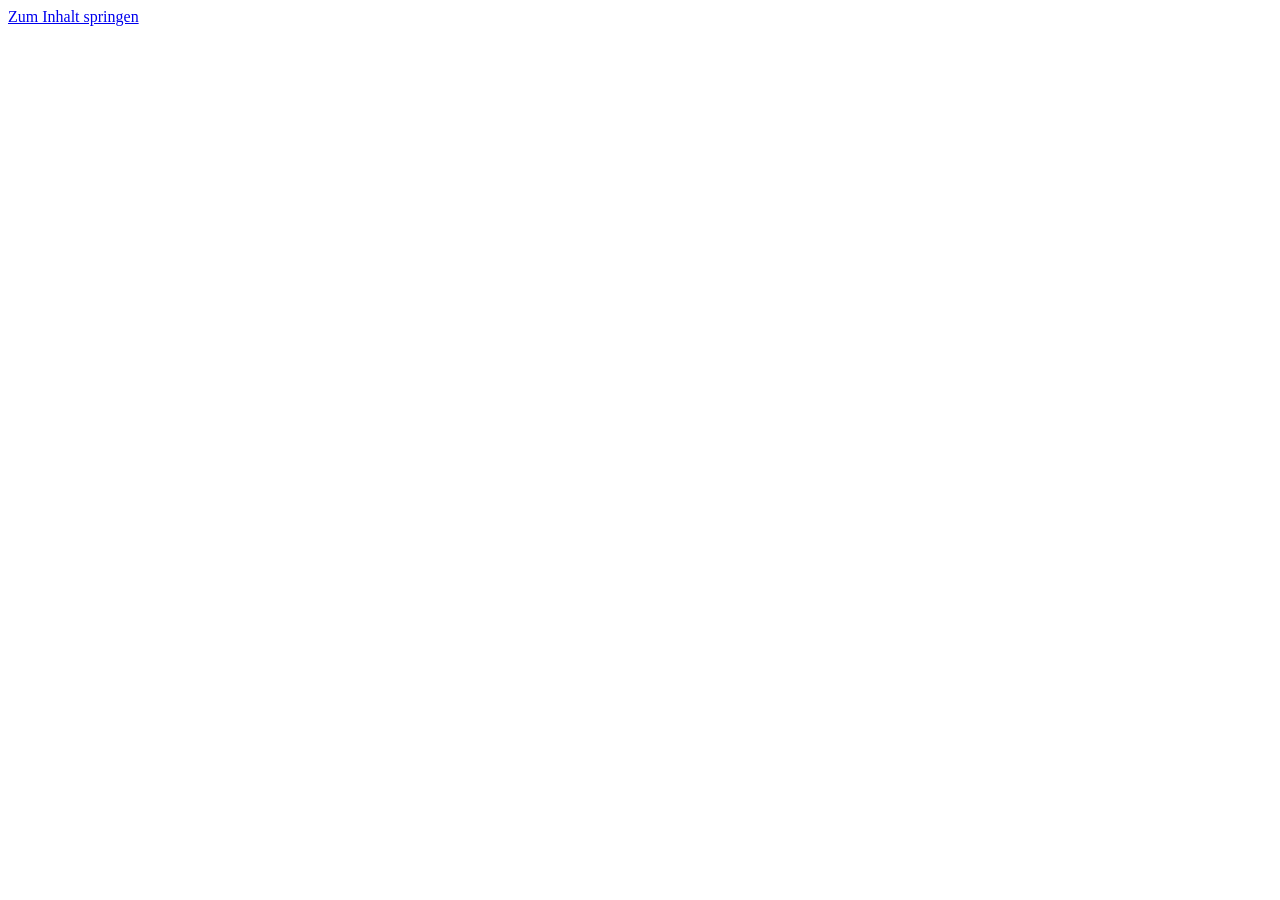
==== about.html @ 05c83907 "Add files via upload" ====
<!doctype html><html lang="de"><head><meta charset="utf-8"><meta name="viewport" content="width=device-width,initial-scale=1"><meta name="theme-color" content="#111111"><meta name="description" content="Golden Fox Sports Academy — Inline-Skating-Training mit System für Kinder, Jugendliche und Erwachsene in Krems an der Donau."><title>About — Golden Fox Sports Academy</title><link rel="icon" type="image/png" href="assets/golden-fox-logo.png"><link rel="stylesheet" href="css/style.css"></head><body data-page="about"><a href="#main" class="skip">Zum Inhalt springen</a><div id="app"></div><script defer src="js/app.js"></script></body></html>
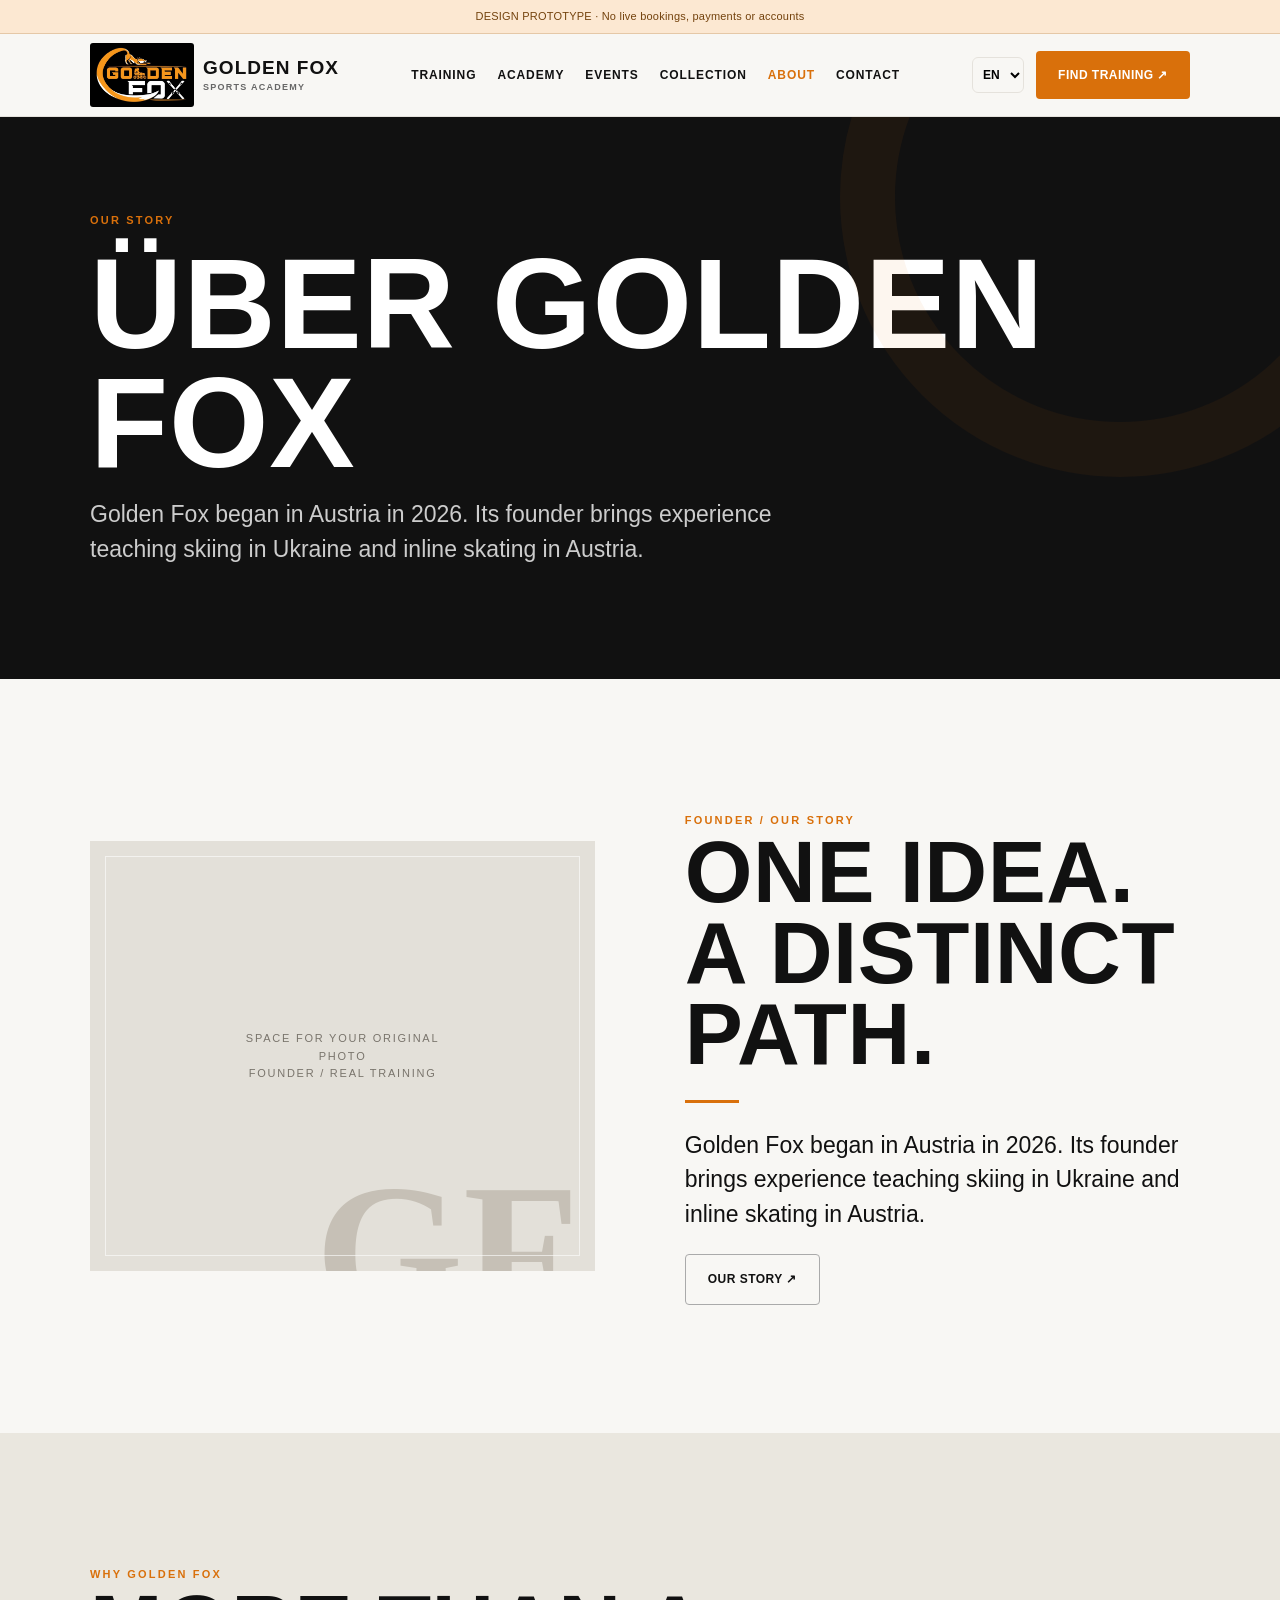
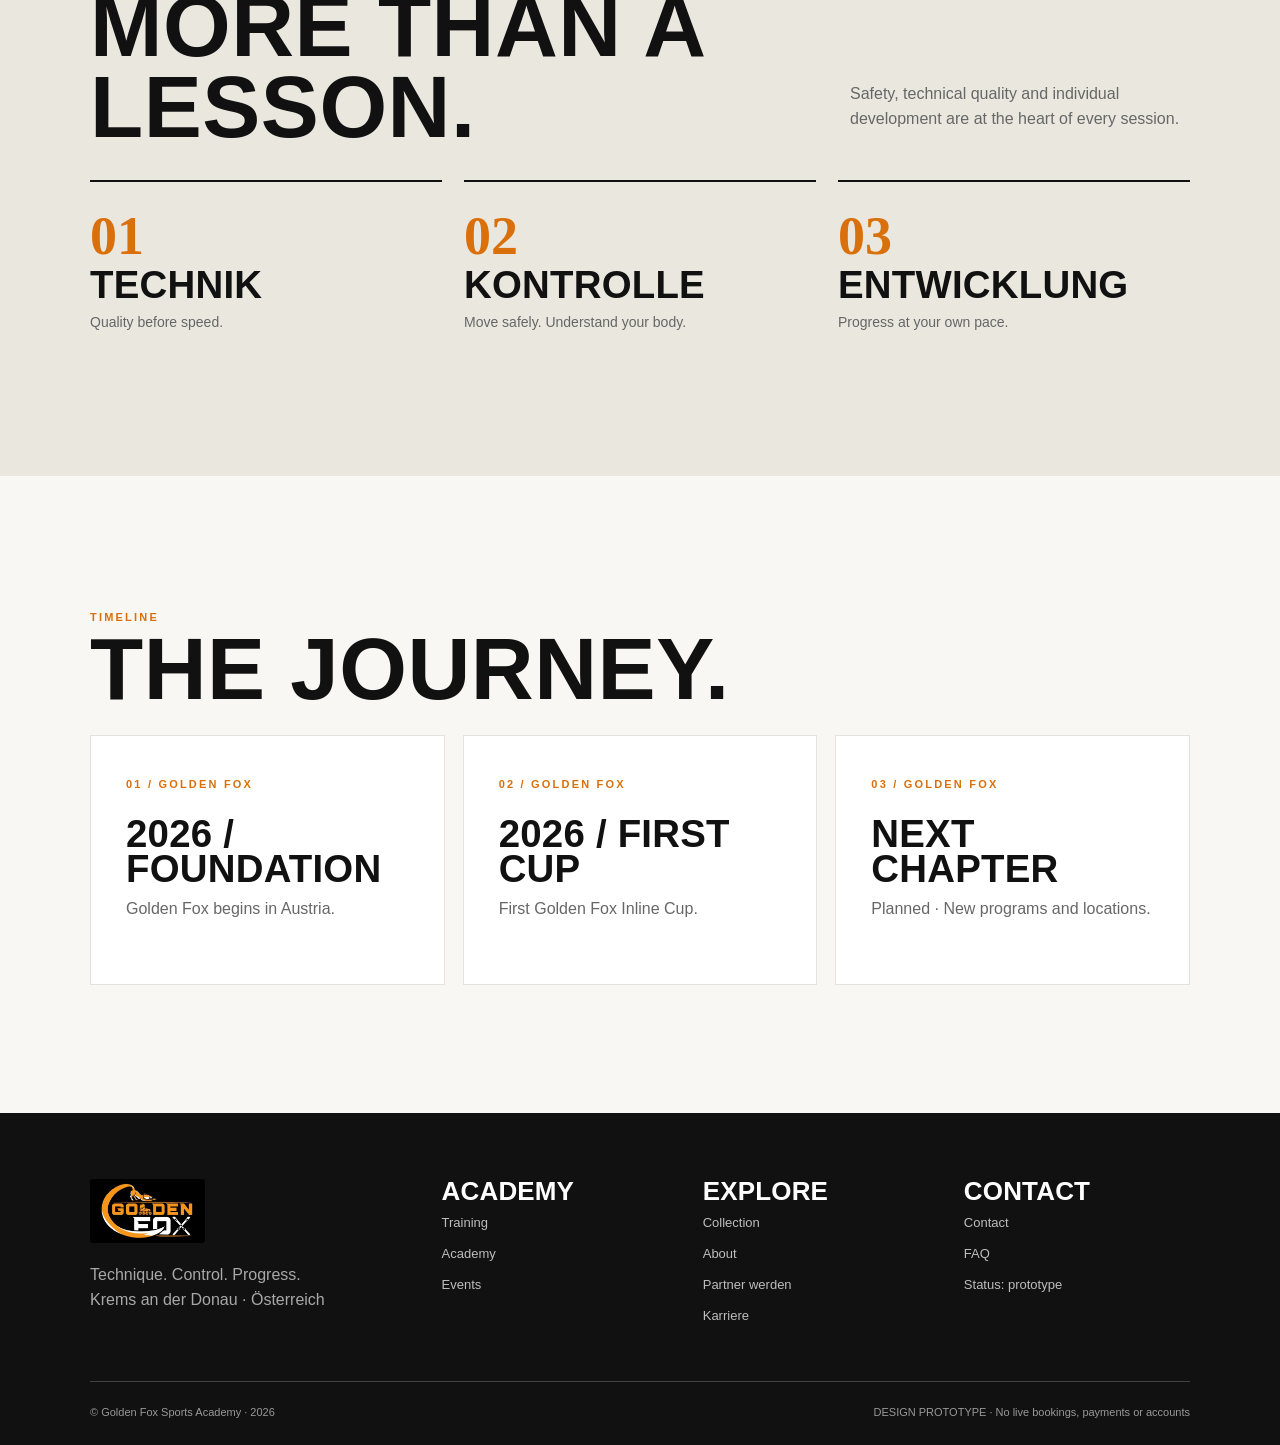
==== commit 20f3b62a: "Add files via upload" ====
--- a/about.html
+++ b/about.html
@@ -1 +1 @@
-<!doctype html><html lang="de"><head><meta charset="utf-8"><meta name="viewport" content="width=device-width,initial-scale=1"><meta name="theme-color" content="#111111"><meta name="description" content="Golden Fox Sports Academy — Inline-Skating-Training mit System für Kinder, Jugendliche und Erwachsene in Krems an der Donau."><title>About — Golden Fox Sports Academy</title><link rel="icon" type="image/png" href="assets/golden-fox-logo.png"><link rel="stylesheet" href="css/style.css"></head><body data-page="about"><a href="#main" class="skip">Zum Inhalt springen</a><div id="app"></div><script defer src="js/app.js"></script></body></html>+<!doctype html><html lang="de"><head><meta charset="utf-8"><meta name="viewport" content="width=device-width,initial-scale=1"><meta name="theme-color" content="#111111"><meta name="description" content="Golden Fox Sports Academy — Inline-Skating-Training mit System für Kinder, Jugendliche und Erwachsene in Krems an der Donau."><title>About — Golden Fox Sports Academy</title><link rel="icon" type="image/png" href="golden-fox-logo.png"><link rel="stylesheet" href="style.css"></head><body data-page="about"><a href="#main" class="skip">Zum Inhalt springen</a><div id="app"></div><script defer src="app.js"></script></body></html>
--- a/style.css
+++ b/style.css
@@ -0,0 +1,2 @@
+@import url('https://fonts.googleapis.com/css2?family=Barlow+Condensed:wght@500;600;700;800;900&family=DM+Sans:wght@400;500;600;700&display=swap');
+:root{--ink:#111111;--orange:#d9700b;--original:#f6961b;--white:#fff;--paper:#f8f7f4;--muted:#676767;--stroke:#e5e2dc;--radius:14px;--width:1220px}*{box-sizing:border-box}html{scroll-behavior:smooth}body{margin:0;color:var(--ink);background:var(--paper);font:16px/1.55 'DM Sans',Arial,sans-serif}button,input,select,textarea{font:inherit}button{cursor:pointer}a{color:inherit;text-decoration:none}img{max-width:100%;display:block}.container{max-width:var(--width);margin:auto;padding-left:clamp(20px,5vw,60px);padding-right:clamp(20px,5vw,60px)}.skip{position:absolute;left:-9999px;top:8px;background:#fff;padding:12px;z-index:999}.skip:focus{left:8px}.site-header{position:sticky;top:0;z-index:50;background:rgba(248,247,244,.95);border-bottom:1px solid var(--stroke);backdrop-filter:blur(20px)}.header-row{height:82px;display:flex;align-items:center;justify-content:space-between;gap:20px}.brand{display:flex;align-items:center;gap:9px}.brand img{width:104px;height:64px;object-fit:contain;background:#000;border-radius:3px;padding:4px}.brand-name{font-family:'Barlow Condensed',Impact,sans-serif;font-size:19px;line-height:.92;font-weight:800;letter-spacing:.055em}.brand-name small{display:block;color:var(--muted);font-family:'DM Sans',sans-serif;font-size:9px;font-weight:700;letter-spacing:.14em;margin-top:6px}.nav{display:flex;gap:21px;align-items:center}.nav a{font-size:12px;font-weight:700;text-transform:uppercase;letter-spacing:.075em;white-space:nowrap;transition:color .2s}.nav a:hover,.nav a[aria-current=page]{color:var(--orange)}.header-actions{display:flex;align-items:center;gap:12px}.lang-select{border:1px solid var(--stroke);background:transparent;border-radius:6px;padding:9px 6px;font-size:12px;font-weight:700}.btn{display:inline-flex;align-items:center;justify-content:center;gap:13px;border:0;border-radius:4px;padding:15px 22px;background:var(--orange);color:white;font-weight:700;font-size:12px;letter-spacing:.04em;text-transform:uppercase;min-height:48px;transition:transform .22s,background .22s,box-shadow .22s}.btn:hover{background:#b95d07;transform:translateY(-2px);box-shadow:0 12px 30px #d9700b27}.btn:focus-visible,.nav a:focus-visible,select:focus-visible,input:focus-visible,textarea:focus-visible,button:focus-visible,a:focus-visible{outline:3px solid #e59a49;outline-offset:4px}.btn-outline{background:transparent;color:var(--ink);border:1px solid #aaa}.btn-outline:hover{background:var(--ink);color:#fff}.btn-light{background:#fff;color:#111}.btn-light:hover{background:#eee;color:#111}.mobile-toggle{display:none;background:none;border:0;font-size:24px}.eyebrow{font-size:11px;text-transform:uppercase;letter-spacing:.2em;font-weight:800;color:var(--orange)}h1,h2,h3,p{margin-top:0}h1,h2,h3{font-family:'Barlow Condensed','Arial Narrow',Impact,sans-serif;line-height:.93;text-transform:uppercase;letter-spacing:.006em}h1{font-weight:900;font-size:clamp(64px,9.7vw,145px);margin-bottom:22px}h2{font-weight:900;font-size:clamp(49px,6.8vw,96px);margin-bottom:25px}h3{font-size:clamp(27px,3vw,41px);font-weight:800;margin-bottom:10px}.lead{font-size:clamp(17px,2.1vw,23px);line-height:1.5;max-width:710px}.muted{color:var(--muted)}.small{font-size:13px}.tag{font-size:11px;letter-spacing:.09em;text-transform:uppercase;font-weight:700;display:inline-block;border:1px solid #bdbbb7;padding:7px 10px;border-radius:40px}.tag.orange{color:var(--orange);border-color:var(--orange)}.hero{background:var(--ink);color:#fff;overflow:hidden}.hero-grid{display:grid;grid-template-columns:1.05fr .95fr;min-height:670px;align-items:stretch}.hero-copy{padding:clamp(65px,8vw,112px) 36px 80px 0;z-index:2}.hero-copy .eyebrow{color:#f2a458}.hero h1{font-size:clamp(72px,10vw,151px)}.hero h1 span{color:#f18a18}.hero p{color:#dedbd8;max-width:520px}.hero-actions{display:flex;flex-wrap:wrap;gap:12px;margin:31px 0 35px}.hero-meta{display:flex;gap:19px;flex-wrap:wrap;color:#aaa;font-size:11px;letter-spacing:.13em;text-transform:uppercase}.hero-art{position:relative;min-height:600px;border-left:1px solid #2d2d2d;overflow:hidden;background:radial-gradient(circle at 70% 28%,#392012 0%,#161616 42%,#111 70%)}.hero-art:before{content:'';position:absolute;inset:-20%;background:repeating-linear-gradient(134deg,transparent 0 84px,#e7801524 85px 86px,transparent 87px 160px);transform:skewY(-10deg)}.arc{position:absolute;left:-20%;top:5%;width:100%;aspect-ratio:1;border:2px solid #d9700b44;border-radius:50%;transform:rotate(-20deg)}.arc.two{left:19%;top:27%;width:85%;border-width:34px;border-color:#d9700b1a}.hero-logo{position:absolute;z-index:3;max-width:82%;width:400px;top:31%;left:10%;filter:drop-shadow(0 22px 20px #0008)}.hero-art-label{position:absolute;z-index:4;bottom:27px;left:8%;right:8%;border-top:1px solid #ffffff43;padding-top:13px;font-size:10px;letter-spacing:.16em;display:flex;justify-content:space-between;text-transform:uppercase;color:#ddd}.motionline{position:absolute;background:#e27b12;width:200%;height:2px;left:-50%;top:60%;transform:rotate(-26deg);opacity:.45}.marquee{background:var(--orange);color:white;padding:15px 0;overflow:hidden;white-space:nowrap;font:800 21px 'Barlow Condensed';letter-spacing:.18em}.marquee span{display:inline-block;animation:marquee 24s linear infinite}.section{padding:clamp(80px,10vw,140px) 0}.section.tight{padding:75px 0}.section.dark{background:#111;color:#fff}.section.cream{background:#eae7df}.section-header{display:flex;justify-content:space-between;gap:28px;align-items:end;margin-bottom:32px}.section-header h2{max-width:840px;margin-bottom:0}.section-header p{max-width:340px;color:var(--muted)}.section.dark .section-header p{color:#aaa}.finder{background:#fff;border:1px solid var(--stroke);box-shadow:0 24px 60px #1515150a;padding:30px}.finder-grid{display:grid;grid-template-columns:repeat(4,1fr);gap:14px}.field{display:flex;flex-direction:column;gap:7px}.field label{font-size:10px;text-transform:uppercase;font-weight:800;letter-spacing:.14em;color:#666}.field select,.field input,.field textarea{width:100%;min-height:50px;background:var(--paper);border:1px solid #dad7d0;padding:10px 12px;border-radius:3px;color:var(--ink)}.field textarea{min-height:110px}.finder-foot{margin-top:22px;display:flex;justify-content:space-between;gap:15px;align-items:center}.finder-foot small{color:#777}.results{display:grid;grid-template-columns:repeat(3,1fr);gap:18px;margin-top:28px}.course-card{display:flex;flex-direction:column;background:#fff;border:1px solid var(--stroke);min-height:282px;transition:transform .3s,box-shadow .3s}.course-card:hover{transform:translateY(-5px);box-shadow:0 20px 35px #00000012}.course-head{padding:26px 24px;flex:1}.course-head .eyebrow{margin-bottom:25px}.course-head h3{margin-bottom:11px}.course-body{border-top:1px solid var(--stroke);padding:19px 24px;display:flex;justify-content:space-between;align-items:center;gap:15px}.course-body a{font-size:12px;text-decoration:underline;text-underline-offset:4px;font-weight:700}.empty{padding:40px;background:#fff;border:1px solid var(--stroke);grid-column:1/-1}.split{display:grid;grid-template-columns:1fr 1fr;gap:clamp(40px,7vw,100px);align-items:center}.photo-placeholder{min-height:430px;position:relative;background:#e3e0d9;overflow:hidden;display:flex;align-items:center;justify-content:center;text-align:center;color:#79746c}.photo-placeholder:after{content:'';position:absolute;inset:15px;border:1px solid #ffffff99;pointer-events:none}.photo-placeholder .photo-label{font-size:11px;text-transform:uppercase;letter-spacing:.16em;max-width:220px}.photo-placeholder .photo-number{position:absolute;font:900 190px 'Barlow Condensed';color:#c6c0b6;bottom:-75px;right:16px;line-height:1}.blockquote{font-size:26px;line-height:1.35;font-weight:600;max-width:690px}.fine-border{border-top:1px solid var(--stroke);padding-top:19px}.values{display:grid;grid-template-columns:repeat(3,1fr);gap:22px}.value{border-top:2px solid var(--ink);padding-top:23px}.value b{font:800 54px 'Barlow Condensed';color:var(--orange)}.value p{font-size:14px;color:#666;max-width:300px}.journey{position:relative;margin-top:50px}.journey-line{height:4px;background:#424242;position:absolute;top:51px;left:4%;right:4%}.journey-progress{height:100%;width:0;background:var(--orange);transition:width .5s}.level-row{display:grid;grid-template-columns:repeat(5,1fr);gap:15px;position:relative}.level{border:1px solid #444;background:#1e1e1e;color:white;min-height:182px;padding:23px 14px;text-align:left;transition:background .3s,transform .3s,border-color .3s}.level:hover,.level.active{border-color:var(--orange);background:#2c2017;transform:translateY(-6px)}.level-num{display:block;font:900 68px 'Barlow Condensed';line-height:1;color:var(--orange);margin-bottom:18px}.level-name{font:800 20px 'Barlow Condensed';letter-spacing:.06em}.level-detail{margin-top:24px;border:1px solid #3b3b3b;padding:28px;display:grid;grid-template-columns:1fr 1.5fr;gap:20px;background:#1b1b1b}.level-detail h3{color:#fff}.level-detail p{color:#c8c8c8}.milestones{font-size:13px;color:#bbb}.milestones span{display:inline-block;border:1px solid #555;border-radius:40px;padding:6px 10px;margin:0 6px 7px 0}.dark .btn-outline{color:#fff;border-color:#777}.dark .btn-outline:hover{background:white;color:#111}.feature-wide{background:var(--ink);color:#fff;overflow:hidden;position:relative}.feature-wide .container{padding-top:95px;padding-bottom:95px;position:relative;z-index:1}.feature-wide:before{content:'CUP';position:absolute;right:-40px;bottom:-150px;font:900 540px 'Barlow Condensed';line-height:1;color:#ffffff08}.feature-wide h2{max-width:700px}.feature-wide p{max-width:640px;color:#ccc}.mini-grid{display:grid;grid-template-columns:repeat(3,1fr);gap:20px}.mini-panel{background:white;border:1px solid var(--stroke);padding:30px;min-height:235px;display:flex;flex-direction:column;justify-content:space-between}.mini-panel .marker{font:900 80px 'Barlow Condensed';color:#e3ded5;line-height:1}.mini-panel h3{font-size:29px}.page-hero{background:#111;color:white;padding:95px 0 90px;overflow:hidden;position:relative}.page-hero:after{content:'';position:absolute;width:450px;height:450px;border:55px solid #d9700b10;right:-120px;top:-200px;border-radius:50%}.page-hero h1{font-size:clamp(70px,10vw,128px);margin:15px 0}.page-hero .lead{color:#ccc}.content-grid{display:grid;grid-template-columns:repeat(3,1fr);gap:18px}.content-tile{padding:35px;border:1px solid var(--stroke);background:#fff;min-height:250px}.content-tile h3{margin-top:20px}.content-tile .eyebrow{margin-bottom:17px}.plain-list{padding-left:19px}.plain-list li{margin:0 0 10px}.notice{padding:16px 20px;border-left:3px solid var(--orange);background:#f3ece2;color:#513315;font-size:13px}.site-footer{background:#111;color:white;padding:66px 0 24px}.footer-top{display:grid;grid-template-columns:1.4fr repeat(3,1fr);gap:35px;padding-bottom:53px}.footer-top h3{font-size:26px}.footer-links{display:flex;flex-direction:column;gap:11px;font-size:13px;color:#bdbdbd}.footer-links a:hover{color:#fff}.footer-bottom{border-top:1px solid #414141;padding-top:22px;display:flex;justify-content:space-between;gap:15px;color:#999;font-size:11px;flex-wrap:wrap}.form-card{background:#fff;border:1px solid var(--stroke);padding:35px;max-width:730px}.form-card .form-grid{display:grid;grid-template-columns:1fr 1fr;gap:18px}.form-card .field{margin-bottom:18px}.form-card .field.wide{grid-column:1/-1}.alert-demo{background:#f2e8dd;padding:14px 16px;border-left:3px solid var(--orange);font-size:13px}.pill-row{display:flex;flex-wrap:wrap;gap:9px}.pill{border:1px solid #bbb;background:transparent;border-radius:40px;padding:9px 14px;font-size:12px;font-weight:700}.pill:hover{background:#111;color:white}.stats{display:flex;flex-wrap:wrap;gap:40px}.stat b{display:block;font:900 65px 'Barlow Condensed';line-height:1}.stat span{font-size:11;letter-spacing:.1em;text-transform:uppercase}.reveal{opacity:0;transform:translateY(24px);transition:opacity .7s,transform .7s}.reveal.visible{opacity:1;transform:none}.demo-ribbon{background:#fce8d2;color:#73420d;border-bottom:1px solid #e5c8a7;text-align:center;font-size:11px;padding:8px 12px;letter-spacing:.02em}.hero small,.muted small{font-size:12px}.site-footer .brand img{width:115px}.separator{width:54px;height:3px;background:var(--orange);margin:25px 0}.sticky-mobile-cta{display:none}@keyframes marquee{to{transform:translateX(-50%)}}@media(max-width:1100px){.nav{gap:11px}.nav a{font-size:11px}.header-row{gap:11px}.brand-name{display:none}.header-actions .btn{padding:11px 14px}.hero-grid{min-height:590px}.hero h1{font-size:clamp(64px,9vw,120px)}}@media(max-width:800px){.header-row{height:72px}.mobile-toggle{display:block}.brand img{width:87px;height:52px}.nav{position:absolute;top:72px;left:0;right:0;background:var(--paper);padding:20px 24px 25px;border-bottom:1px solid var(--stroke);display:none;flex-direction:column;align-items:stretch;gap:19px}.nav.open{display:flex}.nav a{font-size:16px}.header-actions .btn{display:none}.hero-grid{grid-template-columns:1fr}.hero-copy{padding:70px 0 38px}.hero h1{font-size:clamp(68px,13vw,112px)}.hero-art{min-height:330px;border-left:0;border-top:1px solid #333}.hero-logo{width:250px;top:16%;left:20%}.hero-art-label{bottom:17px}.finder-grid{grid-template-columns:1fr 1fr}.results,.values,.content-grid,.mini-grid{grid-template-columns:1fr 1fr}.split{grid-template-columns:1fr}.level-row{grid-template-columns:repeat(5,minmax(135px,1fr));overflow-x:auto;padding-bottom:15px}.level-detail{grid-template-columns:1fr}.footer-top{grid-template-columns:1fr 1fr}.section-header{display:block}.sticky-mobile-cta{display:block;position:fixed;bottom:14px;right:14px;z-index:40}}@media(max-width:560px){.header-actions{gap:7px}.lang-select{max-width:70px}.container{padding-left:20px;padding-right:20px}.hero h1{font-size:70px}.hero-copy{padding-top:54px}.finder-grid,.results,.values,.content-grid,.mini-grid,.form-card .form-grid{grid-template-columns:1fr}.finder{padding:20px}.finder-foot{align-items:stretch;flex-direction:column}.finder-foot .btn{width:100%}.form-card{padding:23px}.footer-top{grid-template-columns:1fr 1fr;gap:25px}.footer-top>div:first-child{grid-column:1/-1}.photo-placeholder{min-height:290px}.section{padding:75px 0}.level-row{gap:9px}.level{min-height:150px}.feature-wide:before{font-size:300px;bottom:-60px}}@media(prefers-reduced-motion:reduce){html{scroll-behavior:auto}*,*:before,*:after{animation-duration:.001ms!important;transition-duration:.001ms!important}.reveal{opacity:1;transform:none}}
